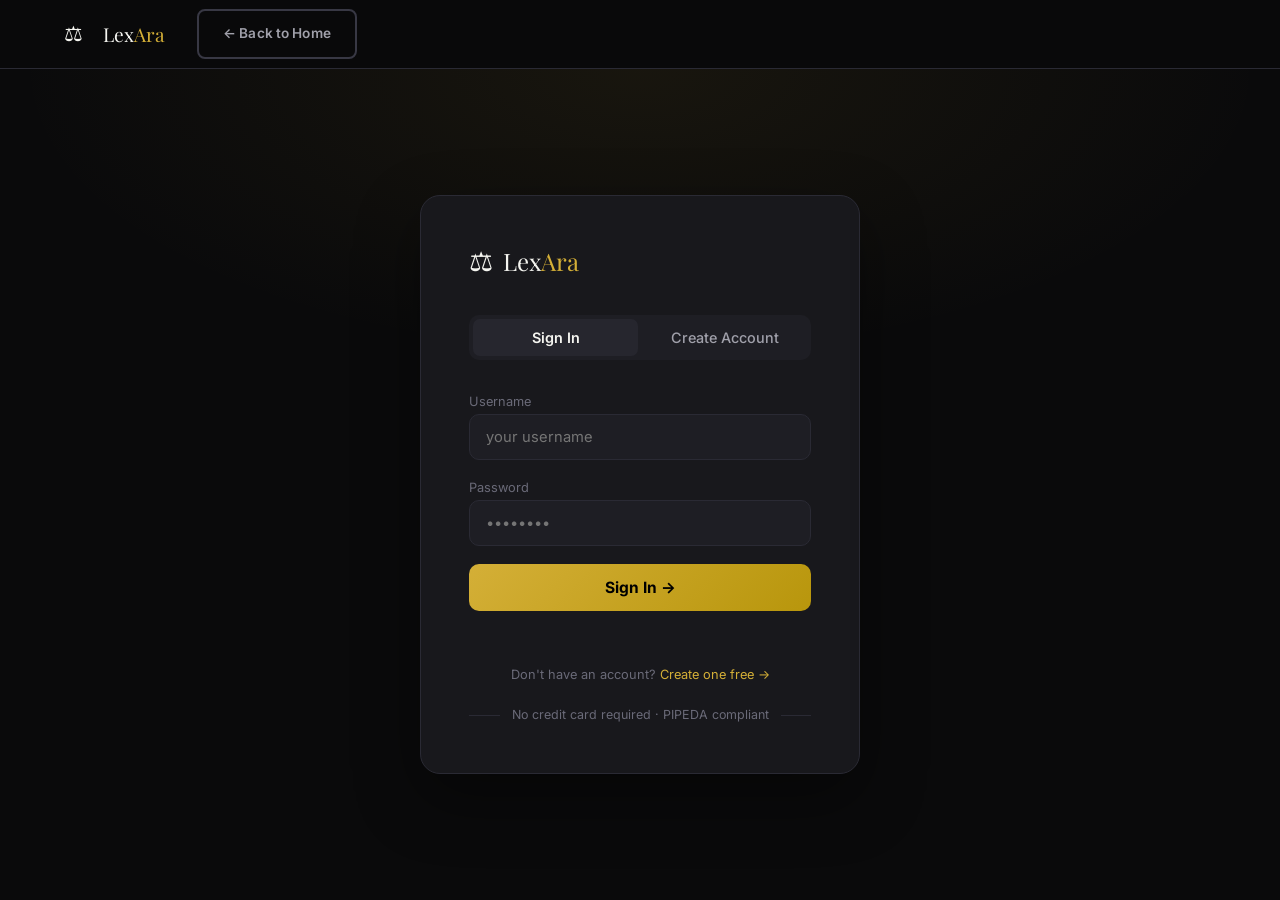
==== website/auth.html @ 6fd4fe3e "Public homepage; auth.html sign-in page; demo + features gated behind auth" ====
<!DOCTYPE html>
<html lang="en">
<head>
  <meta charset="UTF-8" />
  <meta name="viewport" content="width=device-width, initial-scale=1.0" />
  <meta name="description" content="Sign in or create a free account to access LexAra AI contract analysis." />
  <title>Sign In — LexAra</title>
  <link rel="preconnect" href="https://fonts.googleapis.com" />
  <link rel="preconnect" href="https://fonts.gstatic.com" crossorigin />
  <link href="https://fonts.googleapis.com/css2?family=Inter:wght@400;500;600;700&family=Playfair+Display:wght@600;700&display=swap" rel="stylesheet" />
  <link rel="stylesheet" href="styles.css" />
  <style>
    body { display: flex; flex-direction: column; min-height: 100vh; }
    .auth-page {
      flex: 1; display: flex; align-items: center; justify-content: center;
      padding: 40px 20px;
      background: radial-gradient(ellipse 70% 50% at 50% 0%, rgba(212,175,55,0.07) 0%, transparent 70%);
    }
    .auth-box {
      background: var(--surface); border: 1px solid var(--border);
      border-radius: 20px; padding: 44px 48px; width: 100%; max-width: 440px;
      box-shadow: 0 24px 64px rgba(0,0,0,0.4);
    }
    .auth-logo { display: flex; align-items: center; gap: 10px; margin-bottom: 32px; text-decoration: none; }
    .auth-logo .logo-mark { font-size: 1.7rem; }
    .auth-logo .logo-text { font-family: var(--font-display); font-size: 1.5rem; color: var(--text-primary); }
    .auth-logo .logo-accent { color: var(--gold); }

    .auth-tabs { display: flex; gap: 4px; background: var(--surface-2); border-radius: 10px; padding: 4px; margin-bottom: 28px; }
    .auth-tab { flex: 1; padding: 10px; border: none; border-radius: 7px; background: transparent; color: var(--text-secondary); font-size: 0.9rem; font-weight: 500; cursor: pointer; transition: all 0.15s; }
    .auth-tab.active { background: var(--surface-3); color: var(--text-primary); font-weight: 600; }

    .auth-form { display: flex; flex-direction: column; gap: 14px; }
    .auth-form input, .auth-form select {
      background: var(--surface-2); border: 1px solid var(--border);
      border-radius: 10px; color: var(--text-primary); font-size: 0.92rem;
      padding: 13px 16px; outline: none; transition: border-color 0.15s; width: 100%; box-sizing: border-box;
    }
    .auth-form input:focus, .auth-form select:focus { border-color: var(--gold); }
    .auth-form select option { background: var(--surface-2); }

    .auth-form label { font-size: 0.8rem; color: var(--text-muted); margin-bottom: -8px; }

    .auth-submit {
      padding: 14px; margin-top: 4px;
      background: linear-gradient(135deg, var(--gold), var(--gold-dark));
      color: #000; font-weight: 700; font-size: 0.97rem;
      border: none; border-radius: 10px; cursor: pointer; transition: opacity 0.15s;
    }
    .auth-submit:hover { opacity: 0.88; }

    .auth-msg { font-size: 0.85rem; min-height: 20px; text-align: center; }
    .auth-msg.error   { color: #f87171; }
    .auth-msg.success { color: #4ade80; }

    .auth-footer-note { text-align: center; color: var(--text-muted); font-size: 0.8rem; margin-top: 20px; line-height: 1.6; }
    .auth-footer-note a { color: var(--gold); text-decoration: none; }

    .auth-divider { display: flex; align-items: center; gap: 12px; margin: 4px 0; }
    .auth-divider span { color: var(--text-muted); font-size: 0.78rem; white-space: nowrap; }
    .auth-divider::before, .auth-divider::after { content: ""; flex: 1; height: 1px; background: var(--border); }
  </style>
</head>
<body>

<!-- Nav (minimal) -->
<header class="nav" role="banner">
  <div class="nav-inner">
    <a href="/" class="brand" aria-label="LexAra home">
      <span style="font-size:1.3rem">⚖</span>
      <span style="font-family:var(--font-display);font-size:1.2rem;color:var(--text-primary);margin-left:8px">Lex<span style="color:var(--gold)">Ara</span></span>
    </a>
    <a href="/" class="btn btn-ghost" style="font-size:0.85rem">← Back to Home</a>
  </div>
</header>

<div class="auth-page">
  <div class="auth-box">
    <a href="/" class="auth-logo">
      <span class="logo-mark">⚖</span>
      <span class="logo-text">Lex<span class="logo-accent">Ara</span></span>
    </a>

    <div class="auth-tabs">
      <button class="auth-tab" id="tab-login" onclick="switchTab('login')">Sign In</button>
      <button class="auth-tab" id="tab-register" onclick="switchTab('register')">Create Account</button>
    </div>

    <!-- Login Form -->
    <div id="form-login">
      <div class="auth-form">
        <div>
          <label for="login-username">Username</label>
          <input type="text" id="login-username" placeholder="your username" autocomplete="username" />
        </div>
        <div>
          <label for="login-password">Password</label>
          <input type="password" id="login-password" placeholder="••••••••" autocomplete="current-password" />
        </div>
        <button class="auth-submit" onclick="doLogin()">Sign In →</button>
        <div class="auth-msg" id="login-msg"></div>
      </div>
      <p class="auth-footer-note">Don't have an account? <a href="#" onclick="switchTab('register');return false">Create one free →</a></p>
    </div>

    <!-- Register Form -->
    <div id="form-register" style="display:none">
      <div class="auth-form">
        <div>
          <label for="reg-username">Username</label>
          <input type="text" id="reg-username" placeholder="choose a username" autocomplete="username" />
        </div>
        <div>
          <label for="reg-email">Email address</label>
          <input type="email" id="reg-email" placeholder="you@example.com" autocomplete="email" />
        </div>
        <div>
          <label for="reg-password">Password</label>
          <input type="password" id="reg-password" placeholder="••••••••" autocomplete="new-password" />
        </div>
        <div>
          <label for="reg-role">I am a…</label>
          <select id="reg-role">
            <option value="procurement">Procurement Officer</option>
            <option value="legal">Legal Counsel</option>
          </select>
        </div>
        <button class="auth-submit" onclick="doRegister()">Create Free Account →</button>
        <div class="auth-msg" id="reg-msg"></div>
      </div>
      <p class="auth-footer-note">Already have an account? <a href="#" onclick="switchTab('login');return false">Sign in →</a></p>
    </div>

    <div class="auth-divider" style="margin-top:20px"><span>No credit card required · PIPEDA compliant</span></div>
  </div>
</div>

<script>
const API = "https://api.lexara.tech/v1";

// Read ?mode= from URL to pick tab
const urlMode = new URLSearchParams(window.location.search).get("mode");

function switchTab(tab) {
  document.getElementById("form-login").style.display    = tab === "login"    ? "" : "none";
  document.getElementById("form-register").style.display = tab === "register" ? "" : "none";
  document.getElementById("tab-login").classList.toggle("active",    tab === "login");
  document.getElementById("tab-register").classList.toggle("active", tab === "register");
}

async function doLogin() {
  const username = document.getElementById("login-username").value.trim();
  const password = document.getElementById("login-password").value;
  const msg      = document.getElementById("login-msg");
  msg.textContent = "";
  if (!username || !password) { msg.className = "auth-msg error"; msg.textContent = "Please fill in all fields."; return; }
  try {
    const res = await fetch(`${API}/auth/login`, {
      method: "POST",
      headers: { "Content-Type": "application/json" },
      body: JSON.stringify({ username, password }),
    });
    const data = await res.json();
    if (!res.ok) throw new Error(data.detail || "Login failed");
    localStorage.setItem("pai_token", data.access_token);
    localStorage.setItem("pai_role",  data.role);
    localStorage.setItem("pai_user",  username);
    msg.className = "auth-msg success";
    msg.textContent = "✓ Signed in — redirecting…";
    const redirect = new URLSearchParams(window.location.search).get("next") || "/#demo";
    setTimeout(() => window.location.href = redirect, 600);
  } catch(e) {
    msg.className = "auth-msg error";
    msg.textContent = e.message;
  }
}

async function doRegister() {
  const username = document.getElementById("reg-username").value.trim();
  const email    = document.getElementById("reg-email").value.trim();
  const password = document.getElementById("reg-password").value;
  const role     = document.getElementById("reg-role").value;
  const msg      = document.getElementById("reg-msg");
  msg.textContent = "";
  if (!username || !email || !password) { msg.className = "auth-msg error"; msg.textContent = "Please fill in all fields."; return; }
  try {
    const res = await fetch(`${API}/auth/register`, {
      method: "POST",
      headers: { "Content-Type": "application/json" },
      body: JSON.stringify({ username, email, password, role }),
    });
    const data = await res.json();
    if (!res.ok) throw new Error(data.detail || "Registration failed");
    msg.className = "auth-msg success";
    msg.textContent = "✓ Account created — signing you in…";
    // Auto-login
    setTimeout(async () => {
      const res2 = await fetch(`${API}/auth/login`, {
        method: "POST", headers: { "Content-Type": "application/json" },
        body: JSON.stringify({ username, password }),
      });
      const d2 = await res2.json();
      localStorage.setItem("pai_token", d2.access_token);
      localStorage.setItem("pai_role",  d2.role);
      localStorage.setItem("pai_user",  username);
      const redirect = new URLSearchParams(window.location.search).get("next") || "/#demo";
      window.location.href = redirect;
    }, 800);
  } catch(e) {
    msg.className = "auth-msg error";
    msg.textContent = e.message;
  }
}

// Enter key support
document.addEventListener("DOMContentLoaded", () => {
  switchTab(urlMode === "register" ? "register" : "login");

  // If already logged in, redirect straight to demo
  if (localStorage.getItem("pai_token")) {
    window.location.href = new URLSearchParams(window.location.search).get("next") || "/#demo";
    return;
  }

  ["login-username","login-password"].forEach(id => {
    document.getElementById(id)?.addEventListener("keydown", e => { if (e.key === "Enter") doLogin(); });
  });
  ["reg-username","reg-email","reg-password"].forEach(id => {
    document.getElementById(id)?.addEventListener("keydown", e => { if (e.key === "Enter") doRegister(); });
  });
});
</script>
</body>
</html>
---- website/styles.css ----
/* ============================================================
   LexAra — Premium Design System
   Palette: Obsidian / Black / White / Gold
   AODA / WCAG 2.1 AA Compliant
   ============================================================ */

/* ── Design Tokens ─────────────────────────────────────────── */
:root {
  /* Core */
  --black:       #0A0A0B;
  --obsidian:    #111113;
  --surface:     #18181C;
  --surface-2:   #1E1E24;
  --surface-3:   #26262E;
  --border:      #2A2A34;
  --border-2:    #383844;

  /* Gold */
  --gold:        #D4AF37;
  --gold-light:  #E8C84A;
  --gold-dark:   #B8960C;
  --gold-muted:  rgba(212,175,55,0.12);

  /* Text */
  --text-primary:   #F5F5F0;
  --text-secondary: #A0A0AA;
  --text-muted:     #6A6A78;
  --text-inverse:   #0A0A0B;

  /* Semantic */
  --critical: #FF4D4D;
  --high:     #FF8C42;
  --medium:   #FFD166;
  --low:      #06D6A0;
  --info:     #4ECDC4;

  /* Typography */
  --font-display: 'Playfair Display', Georgia, serif;
  --font-body:    'Inter', -apple-system, BlinkMacSystemFont, sans-serif;
  --font-mono:    'JetBrains Mono', 'Fira Code', monospace;

  /* Spacing */
  --space-1: 0.25rem;
  --space-2: 0.5rem;
  --space-3: 0.75rem;
  --space-4: 1rem;
  --space-5: 1.25rem;
  --space-6: 1.5rem;
  --space-8: 2rem;
  --space-10: 2.5rem;
  --space-12: 3rem;
  --space-16: 4rem;
  --space-20: 5rem;
  --space-24: 6rem;

  /* Radii */
  --radius-sm: 4px;
  --radius:    8px;
  --radius-md: 12px;
  --radius-lg: 16px;
  --radius-xl: 24px;

  /* Shadows */
  --shadow-sm:  0 1px 3px rgba(0,0,0,0.4);
  --shadow-md:  0 4px 16px rgba(0,0,0,0.5);
  --shadow-lg:  0 8px 32px rgba(0,0,0,0.6);
  --shadow-gold: 0 0 24px rgba(212,175,55,0.2);

  /* Transitions */
  --ease: cubic-bezier(0.4, 0, 0.2, 1);
  --duration: 200ms;
}

/* ── Reset ─────────────────────────────────────────────────── */
*, *::before, *::after { box-sizing: border-box; margin: 0; padding: 0; }

html {
  scroll-behavior: smooth;
  font-size: 16px;
  -webkit-text-size-adjust: 100%;
}

body {
  font-family: var(--font-body);
  background: var(--black);
  color: var(--text-primary);
  line-height: 1.6;
  -webkit-font-smoothing: antialiased;
  overflow-x: hidden;
}

img, svg { display: block; }
a { color: inherit; text-decoration: none; }
ul { list-style: none; }
button { cursor: pointer; font-family: inherit; }
input, select, textarea { font-family: inherit; }

/* ── Accessibility ─────────────────────────────────────────── */
.skip-link {
  position: absolute;
  top: -100%;
  left: var(--space-4);
  background: var(--gold);
  color: var(--text-inverse);
  padding: var(--space-3) var(--space-6);
  border-radius: var(--radius);
  font-weight: 600;
  z-index: 9999;
  transition: top var(--duration) var(--ease);
}
.skip-link:focus { top: var(--space-4); outline: 3px solid var(--text-primary); outline-offset: 2px; }

.visually-hidden {
  position: absolute;
  width: 1px; height: 1px;
  padding: 0; margin: -1px;
  overflow: hidden;
  clip: rect(0,0,0,0);
  white-space: nowrap;
  border: 0;
}

/* Focus styles — WCAG 2.1 AA */
:focus-visible {
  outline: 2px solid var(--gold);
  outline-offset: 3px;
  border-radius: var(--radius-sm);
}

/* ── Layout ────────────────────────────────────────────────── */
.container {
  max-width: 1200px;
  margin: 0 auto;
  padding: 0 var(--space-6);
}

@media (max-width: 768px) {
  .container { padding: 0 var(--space-4); }
}

/* ── Typography ────────────────────────────────────────────── */
.gradient-text {
  background: linear-gradient(135deg, var(--gold) 0%, var(--gold-light) 50%, var(--gold) 100%);
  -webkit-background-clip: text;
  background-clip: text;
  -webkit-text-fill-color: transparent;
}

/* ── Buttons ───────────────────────────────────────────────── */
.btn {
  display: inline-flex;
  align-items: center;
  gap: var(--space-2);
  padding: var(--space-3) var(--space-6);
  border-radius: var(--radius);
  font-size: 0.9375rem;
  font-weight: 600;
  letter-spacing: 0.01em;
  transition: all var(--duration) var(--ease);
  border: 2px solid transparent;
  white-space: nowrap;
  text-decoration: none;
}

.btn:hover { transform: translateY(-1px); }
.btn:active { transform: translateY(0); }

.btn-gold {
  background: linear-gradient(135deg, var(--gold) 0%, var(--gold-dark) 100%);
  color: var(--text-inverse);
  border-color: var(--gold);
  box-shadow: 0 2px 12px rgba(212,175,55,0.3);
}
.btn-gold:hover {
  background: linear-gradient(135deg, var(--gold-light) 0%, var(--gold) 100%);
  box-shadow: 0 4px 20px rgba(212,175,55,0.45);
  color: var(--text-inverse);
}

.btn-ghost {
  background: transparent;
  color: var(--text-secondary);
  border-color: var(--border-2);
}
.btn-ghost:hover { background: var(--surface-2); color: var(--text-primary); border-color: var(--border-2); }

.btn-outline {
  background: transparent;
  color: var(--text-primary);
  border-color: var(--border-2);
}
.btn-outline:hover { background: var(--surface-2); border-color: var(--gold); color: var(--gold); }

.btn-lg { padding: var(--space-4) var(--space-8); font-size: 1rem; }
.btn-full { width: 100%; justify-content: center; }

/* ── Navigation ────────────────────────────────────────────── */
.nav {
  position: sticky;
  top: 0;
  z-index: 100;
  background: rgba(10, 10, 11, 0.85);
  backdrop-filter: blur(20px);
  -webkit-backdrop-filter: blur(20px);
  border-bottom: 1px solid var(--border);
}

.nav-inner {
  max-width: 1200px;
  margin: 0 auto;
  padding: 0 var(--space-6);
  height: 68px;
  display: flex;
  align-items: center;
  gap: var(--space-8);
}

.brand {
  display: flex;
  align-items: center;
  gap: var(--space-3);
  flex-shrink: 0;
}

.brand-icon { width: 32px; height: 32px; }
.brand-icon--sm { width: 28px; height: 28px; }

.brand-name {
  font-family: var(--font-display);
  font-size: 1.375rem;
  font-weight: 700;
  color: var(--text-primary);
  letter-spacing: -0.01em;
}

nav[aria-label="Main navigation"] { margin-left: auto; }

.nav-links {
  display: flex;
  align-items: center;
  gap: var(--space-1);
}

.nav-link {
  padding: var(--space-2) var(--space-4);
  font-size: 0.9375rem;
  font-weight: 500;
  color: var(--text-secondary);
  border-radius: var(--radius);
  transition: color var(--duration) var(--ease), background var(--duration) var(--ease);
}
.nav-link:hover { color: var(--text-primary); background: var(--surface-2); }

.nav-cta { margin-left: var(--space-4); }

.nav-toggle {
  display: none;
  flex-direction: column;
  gap: 5px;
  background: none;
  border: none;
  padding: var(--space-2);
  margin-left: auto;
}
.nav-toggle span { display: block; width: 22px; height: 2px; background: var(--text-primary); border-radius: 2px; transition: all var(--duration) var(--ease); }

@media (max-width: 768px) {
  .nav-toggle { display: flex; }
  .nav-inner { padding: 0 var(--space-4); }
  nav[aria-label="Main navigation"] { 
    display: none;
    position: absolute;
    top: 68px;
    left: 0;
    right: 0;
    background: var(--obsidian);
    border-bottom: 1px solid var(--border);
    padding: var(--space-4);
    margin-left: 0;
  }
  nav[aria-label="Main navigation"].nav-open { display: block; }
  .nav-links { flex-direction: column; align-items: flex-start; gap: var(--space-1); }
  .nav-cta { display: none; }
}

/* ── Hero ──────────────────────────────────────────────────── */
.hero {
  position: relative;
  padding: var(--space-24) 0;
  overflow: hidden;
  min-height: 90vh;
  display: flex;
  align-items: center;
}

.hero-bg {
  position: absolute;
  inset: 0;
  pointer-events: none;
  z-index: 0;
}

.hero-grid {
  position: absolute;
  inset: 0;
  background-image:
    linear-gradient(rgba(212,175,55,0.04) 1px, transparent 1px),
    linear-gradient(90deg, rgba(212,175,55,0.04) 1px, transparent 1px);
  background-size: 60px 60px;
  mask-image: radial-gradient(ellipse 80% 80% at 50% 50%, black 30%, transparent 100%);
}

.hero-glow {
  position: absolute;
  top: -20%;
  left: 50%;
  transform: translateX(-50%);
  width: 800px;
  height: 600px;
  background: radial-gradient(ellipse, rgba(212,175,55,0.07) 0%, transparent 70%);
  border-radius: 50%;
}

.hero-inner {
  position: relative;
  z-index: 1;
  display: grid;
  grid-template-columns: 1fr 1fr;
  gap: var(--space-16);
  align-items: center;
}

.hero-badge {
  display: inline-flex;
  align-items: center;
  gap: var(--space-2);
  padding: var(--space-2) var(--space-4);
  background: var(--gold-muted);
  border: 1px solid rgba(212,175,55,0.25);
  border-radius: 999px;
  font-size: 0.8125rem;
  font-weight: 500;
  color: var(--gold);
  margin-bottom: var(--space-6);
  width: fit-content;
}

.badge-dot {
  width: 6px;
  height: 6px;
  border-radius: 50%;
  background: var(--gold);
  animation: pulse 2s infinite;
}

@keyframes pulse {
  0%, 100% { opacity: 1; }
  50% { opacity: 0.4; }
}

.hero-title {
  font-family: var(--font-display);
  font-size: clamp(2.5rem, 5vw, 4rem);
  font-weight: 700;
  line-height: 1.1;
  letter-spacing: -0.02em;
  color: var(--text-primary);
  margin-bottom: var(--space-6);
}

.hero-subtitle {
  font-size: 1.125rem;
  color: var(--text-secondary);
  line-height: 1.7;
  max-width: 480px;
  margin-bottom: var(--space-8);
}

.hero-actions {
  display: flex;
  gap: var(--space-4);
  flex-wrap: wrap;
  margin-bottom: var(--space-10);
}

.hero-stats {
  display: flex;
  align-items: center;
  gap: var(--space-8);
}

.stat { text-align: left; }
.stat-value {
  display: block;
  font-family: var(--font-display);
  font-size: 1.5rem;
  font-weight: 700;
  color: var(--gold);
  line-height: 1;
  margin-bottom: 2px;
}
.stat-label {
  font-size: 0.8125rem;
  color: var(--text-muted);
  font-weight: 500;
}
.stat-divider {
  width: 1px;
  height: 32px;
  background: var(--border);
}

/* Terminal */
.terminal {
  background: var(--surface);
  border: 1px solid var(--border);
  border-radius: var(--radius-lg);
  overflow: hidden;
  box-shadow: var(--shadow-lg), 0 0 0 1px rgba(212,175,55,0.08);
}

.terminal-bar {
  display: flex;
  align-items: center;
  gap: var(--space-2);
  padding: var(--space-3) var(--space-4);
  background: var(--surface-2);
  border-bottom: 1px solid var(--border);
}

.dot { width: 12px; height: 12px; border-radius: 50%; }
.dot-red    { background: #FF5F57; }
.dot-yellow { background: #FEBC2E; }
.dot-green  { background: #28C840; }

.terminal-title {
  margin-left: auto;
  font-family: var(--font-mono);
  font-size: 0.75rem;
  color: var(--text-muted);
}

.terminal-body {
  padding: var(--space-6);
  font-family: var(--font-mono);
  font-size: 0.8125rem;
  line-height: 1.8;
  overflow-x: auto;
}

.t-key    { color: #7DD3FC; }
.t-str    { color: #A3E635; }
.t-num    { color: #FB923C; }
.t-crit   { color: var(--critical); }
.t-warn   { color: var(--high); }
.t-colon, .t-comma { color: var(--text-muted); }
.t-bracket, .t-brace { color: var(--gold); }

@media (max-width: 1024px) {
  .hero-inner { grid-template-columns: 1fr; gap: var(--space-12); }
  .hero-visual { order: -1; }
  .hero-subtitle { max-width: 100%; }
}

@media (max-width: 640px) {
  .hero { padding: var(--space-16) 0; min-height: auto; }
  .hero-actions { flex-direction: column; }
  .hero-stats { gap: var(--space-6); }
}

/* ── Section Headers ───────────────────────────────────────── */
.section-header {
  text-align: center;
  max-width: 600px;
  margin: 0 auto var(--space-16);
}

.section-eyebrow {
  font-size: 0.8125rem;
  font-weight: 600;
  letter-spacing: 0.12em;
  text-transform: uppercase;
  color: var(--gold);
  margin-bottom: var(--space-3);
}

.section-title {
  font-family: var(--font-display);
  font-size: clamp(1.75rem, 3.5vw, 2.5rem);
  font-weight: 700;
  letter-spacing: -0.02em;
  color: var(--text-primary);
  line-height: 1.15;
  margin-bottom: var(--space-4);
}

.section-subtitle {
  font-size: 1.0625rem;
  color: var(--text-secondary);
  line-height: 1.7;
}

/* ── Features ──────────────────────────────────────────────── */
.features {
  padding: var(--space-24) 0;
  background: var(--obsidian);
  border-top: 1px solid var(--border);
  border-bottom: 1px solid var(--border);
}

.features-grid {
  display: grid;
  grid-template-columns: repeat(3, 1fr);
  gap: var(--space-5);
}

@media (max-width: 1024px) { .features-grid { grid-template-columns: repeat(2, 1fr); } }
@media (max-width: 640px)  { .features-grid { grid-template-columns: 1fr; } }

.feature-card {
  background: var(--surface);
  border: 1px solid var(--border);
  border-radius: var(--radius-lg);
  padding: var(--space-8);
  transition: border-color var(--duration) var(--ease), transform var(--duration) var(--ease), box-shadow var(--duration) var(--ease);
}
.feature-card:hover {
  border-color: var(--border-2);
  transform: translateY(-2px);
  box-shadow: var(--shadow-md);
}
.feature-card--gold {
  background: linear-gradient(135deg, var(--surface) 0%, rgba(212,175,55,0.06) 100%);
  border-color: rgba(212,175,55,0.25);
}
.feature-card--gold:hover { border-color: rgba(212,175,55,0.5); box-shadow: var(--shadow-gold); }
.feature-card--dark { background: var(--black); }

.feature-icon {
  width: 44px; height: 44px;
  background: var(--surface-2);
  border: 1px solid var(--border);
  border-radius: var(--radius-md);
  display: flex;
  align-items: center;
  justify-content: center;
  margin-bottom: var(--space-5);
  color: var(--text-secondary);
}
.feature-icon svg { width: 22px; height: 22px; }
.feature-icon--gold { background: var(--gold-muted); border-color: rgba(212,175,55,0.3); color: var(--gold); }
.feature-icon--warn { color: var(--high); }
.feature-icon--green { color: var(--low); }

.feature-title {
  font-size: 1rem;
  font-weight: 600;
  color: var(--text-primary);
  margin-bottom: var(--space-3);
  letter-spacing: -0.01em;
}

.feature-desc {
  font-size: 0.9375rem;
  color: var(--text-secondary);
  line-height: 1.65;
  margin-bottom: var(--space-5);
}

.feature-tag {
  display: inline-block;
  padding: 2px var(--space-3);
  background: var(--surface-3);
  border: 1px solid var(--border);
  border-radius: var(--radius-sm);
  font-family: var(--font-mono);
  font-size: 0.75rem;
  color: var(--text-muted);
}
.feature-tag--gold {
  background: var(--gold-muted);
  border-color: rgba(212,175,55,0.3);
  color: var(--gold);
}

/* ── Demo ──────────────────────────────────────────────────── */
.demo {
  padding: var(--space-24) 0;
  background: var(--black);
}

.demo-panel {
  background: var(--surface);
  border: 1px solid var(--border);
  border-radius: var(--radius-xl);
  overflow: hidden;
}

.demo-input-area {
  padding: var(--space-8);
  border-bottom: 1px solid var(--border);
}

/* Upload zone */
.upload-zone {
  display: flex;
  align-items: center;
  gap: var(--space-4);
  padding: var(--space-6);
  background: var(--surface-2);
  border: 2px dashed var(--border-2);
  border-radius: var(--radius-md);
  cursor: pointer;
  transition: border-color var(--duration) var(--ease), background var(--duration) var(--ease);
  position: relative;
  margin-bottom: var(--space-4);
  color: var(--text-secondary);
}
.upload-zone:hover, .upload-zone.drag-over {
  border-color: var(--gold);
  background: rgba(212,175,55,0.04);
  color: var(--text-primary);
}
.upload-zone input[type="file"] {
  position: absolute;
  inset: 0;
  opacity: 0;
  cursor: pointer;
  width: 100%;
  height: 100%;
}
.upload-label { font-size: 0.9375rem; font-weight: 500; margin-bottom: 2px; }
.upload-link { color: var(--gold); text-decoration: underline; }
.upload-hint { font-size: 0.8125rem; color: var(--text-muted); }
.upload-zone.upload-success { border-color: var(--low); border-style: solid; }
.upload-zone.upload-success svg { color: var(--low); }

.input-divider {
  display: flex;
  align-items: center;
  gap: var(--space-4);
  margin-bottom: var(--space-4);
  color: var(--text-muted);
  font-size: 0.8125rem;
}
.input-divider::before, .input-divider::after {
  content: '';
  flex: 1;
  height: 1px;
  background: var(--border);
}

.input-label {
  display: block;
  font-size: 0.875rem;
  font-weight: 600;
  color: var(--text-secondary);
  margin-bottom: var(--space-3);
  letter-spacing: 0.02em;
}

.contract-textarea {
  width: 100%;
  background: var(--surface-2);
  border: 1px solid var(--border);
  border-radius: var(--radius-md);
  color: var(--text-primary);
  font-size: 0.9375rem;
  line-height: 1.65;
  padding: var(--space-4);
  resize: vertical;
  min-height: 180px;
  transition: border-color var(--duration) var(--ease), box-shadow var(--duration) var(--ease);
}
.contract-textarea::placeholder { color: var(--text-muted); }
.contract-textarea:focus { outline: none; border-color: var(--gold); box-shadow: 0 0 0 3px rgba(212,175,55,0.15); }

.input-hint {
  font-size: 0.8125rem;
  color: var(--text-muted);
  margin-top: var(--space-2);
}

.demo-meta {
  display: flex;
  gap: var(--space-6);
  margin-top: var(--space-5);
  flex-wrap: wrap;
}

.meta-row {
  display: flex;
  align-items: center;
  gap: var(--space-3);
}

.meta-label {
  font-size: 0.875rem;
  font-weight: 500;
  color: var(--text-muted);
  white-space: nowrap;
}

.meta-select {
  background: var(--surface-2);
  border: 1px solid var(--border);
  border-radius: var(--radius);
  color: var(--text-primary);
  font-size: 0.875rem;
  padding: var(--space-2) var(--space-4);
  cursor: pointer;
  transition: border-color var(--duration) var(--ease);
}
.meta-select:focus { outline: none; border-color: var(--gold); }

/* Toolbar */
.demo-toolbar {
  display: flex;
  align-items: center;
  gap: var(--space-3);
  padding: var(--space-3) var(--space-6);
  border-bottom: 1px solid var(--border);
  background: var(--surface-2);
}
.btn-sm { padding: var(--space-2) var(--space-4); font-size: 0.8125rem; }

/* Tabs */
.demo-tabs {
  display: flex;
  overflow-x: auto;
  scrollbar-width: none;
  border-bottom: 1px solid var(--border);
  background: var(--surface-2);
}
.demo-tabs::-webkit-scrollbar { display: none; }

.tab-btn {
  display: flex;
  align-items: center;
  gap: var(--space-2);
  padding: var(--space-4) var(--space-6);
  font-size: 0.875rem;
  font-weight: 500;
  color: var(--text-muted);
  background: none;
  border: none;
  border-bottom: 2px solid transparent;
  white-space: nowrap;
  transition: color var(--duration) var(--ease), border-color var(--duration) var(--ease), background var(--duration) var(--ease);
  margin-bottom: -1px;
}
.tab-btn:hover { color: var(--text-primary); background: rgba(255,255,255,0.04); }
.tab-active {
  color: var(--gold);
  border-bottom-color: var(--gold);
  background: rgba(212,175,55,0.06);
}

/* Results */
.demo-results {
  min-height: 300px;
  padding: var(--space-8);
  position: relative;
}

.tab-panel { display: none; }
.tab-panel--active { display: block; }

.demo-placeholder {
  display: flex;
  flex-direction: column;
  align-items: center;
  justify-content: center;
  gap: var(--space-4);
  min-height: 240px;
  color: var(--text-muted);
}
.demo-placeholder p { font-size: 0.9375rem; }

/* Loading */
.loading-state {
  display: flex;
  align-items: center;
  gap: var(--space-3);
  color: var(--text-secondary);
  font-size: 0.9375rem;
}
.spinner {
  width: 20px; height: 20px;
  border: 2px solid var(--border);
  border-top-color: var(--gold);
  border-radius: 50%;
  animation: spin 0.8s linear infinite;
}
@keyframes spin { to { transform: rotate(360deg); } }

/* Result Cards */
.result-summary .summary-text {
  font-size: 1.0625rem;
  line-height: 1.7;
  color: var(--text-primary);
  background: var(--surface-2);
  border-left: 3px solid var(--gold);
  padding: var(--space-5) var(--space-6);
  border-radius: 0 var(--radius-md) var(--radius-md) 0;
  margin-bottom: var(--space-5);
}
.result-meta { display: flex; gap: var(--space-4); flex-wrap: wrap; }
.meta-chip {
  font-size: 0.8125rem;
  padding: var(--space-1) var(--space-3);
  background: var(--surface-3);
  border: 1px solid var(--border);
  border-radius: var(--radius-sm);
  color: var(--text-secondary);
}

/* Risk Score */
.risk-score-display {
  display: flex;
  align-items: flex-start;
  gap: var(--space-8);
  flex-wrap: wrap;
  margin-bottom: var(--space-6);
}
.score-circle {
  flex-shrink: 0;
  width: 120px; height: 120px;
  border-radius: 50%;
  display: flex;
  flex-direction: column;
  align-items: center;
  justify-content: center;
  border: 4px solid;
  gap: 2px;
}
.score-num {
  font-family: var(--font-display);
  font-size: 2rem;
  font-weight: 700;
  line-height: 1;
}
.score-label { font-size: 0.75rem; color: var(--text-muted); }

.score-circle--low    { border-color: var(--low);      color: var(--low); }
.score-circle--medium { border-color: var(--medium);   color: var(--medium); }
.score-circle--high   { border-color: var(--high);     color: var(--high); }
.score-circle--critical { border-color: var(--critical); color: var(--critical); }

.score-categories { flex: 1; display: flex; flex-direction: column; gap: var(--space-3); min-width: 200px; }
.score-cat-row { display: flex; flex-direction: column; gap: 4px; }
.score-cat-label {
  display: flex;
  justify-content: space-between;
  font-size: 0.8125rem;
  color: var(--text-secondary);
}
.score-cat-val { font-weight: 600; color: var(--text-primary); }
.score-bar-track {
  height: 4px;
  background: var(--surface-3);
  border-radius: 2px;
  overflow: hidden;
}
.score-bar-fill {
  height: 100%;
  border-radius: 2px;
  transition: width 0.6s var(--ease);
}
.score-interpretation {
  font-size: 0.9375rem;
  color: var(--text-secondary);
  line-height: 1.65;
  background: var(--surface-2);
  padding: var(--space-4) var(--space-5);
  border-radius: var(--radius-md);
}

/* Risk Items */
.risks-list { display: flex; flex-direction: column; gap: var(--space-4); }
.risk-item {
  background: var(--surface-2);
  border: 1px solid var(--border);
  border-radius: var(--radius-md);
  padding: var(--space-5) var(--space-6);
  border-left: 4px solid;
}
.risk-item--critical { border-left-color: var(--critical); }
.risk-item--high     { border-left-color: var(--high); }
.risk-item--medium   { border-left-color: var(--medium); }
.risk-item--low      { border-left-color: var(--low); }

.risk-header { display: flex; align-items: center; gap: var(--space-3); margin-bottom: var(--space-3); }
.risk-badge {
  font-size: 0.6875rem;
  font-weight: 700;
  letter-spacing: 0.08em;
  text-transform: uppercase;
  padding: 2px var(--space-2);
  border-radius: var(--radius-sm);
}
.badge--critical { background: rgba(255,77,77,0.15); color: var(--critical); }
.badge--high     { background: rgba(255,140,66,0.15); color: var(--high); }
.badge--medium   { background: rgba(255,209,102,0.15); color: var(--medium); }
.badge--low      { background: rgba(6,214,160,0.15); color: var(--low); }

.risk-title { font-size: 0.9375rem; font-weight: 600; color: var(--text-primary); }
.risk-desc { font-size: 0.875rem; color: var(--text-secondary); line-height: 1.65; margin-bottom: var(--space-3); }
.risk-rec {
  font-size: 0.8125rem;
  color: var(--text-muted);
  background: var(--surface-3);
  border-radius: var(--radius-sm);
  padding: var(--space-3) var(--space-4);
  border-left: 2px solid var(--gold);
}
.risk-rec strong { color: var(--gold); }
.risk-section { font-size: 0.75rem; color: var(--text-muted); font-family: var(--font-mono); }

/* Missing Clauses */
.clauses-list { display: flex; flex-direction: column; gap: var(--space-3); }
.clause-item {
  display: flex;
  align-items: flex-start;
  gap: var(--space-4);
  background: var(--surface-2);
  border: 1px solid var(--border);
  border-radius: var(--radius-md);
  padding: var(--space-4) var(--space-5);
}
.clause-importance {
  flex-shrink: 0;
  width: 8px; height: 8px;
  border-radius: 50%;
  margin-top: 6px;
}
.imp--critical { background: var(--critical); }
.imp--high     { background: var(--high); }
.imp--medium   { background: var(--medium); }
.imp--low      { background: var(--low); }
.clause-name { font-size: 0.9375rem; font-weight: 600; color: var(--text-primary); margin-bottom: 3px; }
.clause-rationale { font-size: 0.875rem; color: var(--text-secondary); line-height: 1.6; }

/* Extracted Clauses */
.extract-list { display: grid; grid-template-columns: repeat(2, 1fr); gap: var(--space-4); }
@media (max-width: 640px) { .extract-list { grid-template-columns: 1fr; } }
.extract-item {
  background: var(--surface-2);
  border: 1px solid var(--border);
  border-radius: var(--radius-md);
  padding: var(--space-4) var(--space-5);
}
.extract-type {
  font-size: 0.75rem;
  font-weight: 600;
  letter-spacing: 0.08em;
  text-transform: uppercase;
  color: var(--gold);
  margin-bottom: var(--space-2);
}
.extract-summary { font-size: 0.875rem; color: var(--text-secondary); line-height: 1.6; }
.extract-meta { display: flex; justify-content: space-between; margin-top: var(--space-3); }
.extract-section { font-size: 0.75rem; color: var(--text-muted); font-family: var(--font-mono); }
.extract-confidence { font-size: 0.75rem; color: var(--low); }

.revision-item { flex-direction: column; }
.revision-label { font-size: 0.75rem; font-weight: 700; text-transform: uppercase; letter-spacing: .06em; margin-right: var(--space-2); }
.revision-original { font-size: .875rem; color: var(--critical); background: rgba(255,77,77,.06); border-left: 3px solid var(--critical); padding: var(--space-3); border-radius: 0 var(--radius-sm) var(--radius-sm) 0; margin-bottom: var(--space-2); }
.revision-original .revision-label { color: var(--critical); }
.revision-revised  { font-size: .875rem; color: var(--low); background: rgba(6,214,160,.06); border-left: 3px solid var(--low); padding: var(--space-3); border-radius: 0 var(--radius-sm) var(--radius-sm) 0; }
.revision-revised .revision-label { color: var(--low); }
.revision-disclaimer { font-size: .8125rem; color: var(--text-muted); background: var(--surface-3); border-radius: var(--radius-md); padding: var(--space-4); margin-top: var(--space-4); border-left: 3px solid var(--gold); }

/* Error */
.result-error {
  display: flex;
  align-items: center;
  gap: var(--space-3);
  background: rgba(255,77,77,0.08);
  border: 1px solid rgba(255,77,77,0.25);
  border-radius: var(--radius-md);
  padding: var(--space-4) var(--space-5);
  color: var(--critical);
  font-size: 0.9375rem;
}

/* Tokens used footer */
.result-footer {
  margin-top: var(--space-5);
  padding-top: var(--space-4);
  border-top: 1px solid var(--border);
  font-size: 0.8125rem;
  color: var(--text-muted);
  display: flex;
  gap: var(--space-4);
}

/* ── Pricing ───────────────────────────────────────────────── */
.pricing {
  padding: var(--space-24) 0;
  background: var(--obsidian);
  border-top: 1px solid var(--border);
  border-bottom: 1px solid var(--border);
}

.pricing-grid {
  display: grid;
  grid-template-columns: repeat(4, 1fr);
  gap: var(--space-5);
}

@media (max-width: 1024px) { .pricing-grid { grid-template-columns: repeat(2, 1fr); } }
@media (max-width: 640px)  { .pricing-grid { grid-template-columns: 1fr; } }

.pricing-card {
  background: var(--surface);
  border: 1px solid var(--border);
  border-radius: var(--radius-xl);
  padding: var(--space-8);
  display: flex;
  flex-direction: column;
  gap: var(--space-6);
  position: relative;
  transition: border-color var(--duration) var(--ease), box-shadow var(--duration) var(--ease);
}
.pricing-card:hover { border-color: var(--border-2); box-shadow: var(--shadow-md); }

.pricing-card--featured {
  background: linear-gradient(160deg, var(--surface) 0%, rgba(212,175,55,0.05) 100%);
  border-color: rgba(212,175,55,0.35);
}
.pricing-card--featured:hover { border-color: rgba(212,175,55,0.6); box-shadow: var(--shadow-gold); }

.pricing-badge {
  position: absolute;
  top: -12px;
  left: 50%;
  transform: translateX(-50%);
  background: linear-gradient(135deg, var(--gold), var(--gold-dark));
  color: var(--text-inverse);
  font-size: 0.75rem;
  font-weight: 700;
  letter-spacing: 0.06em;
  text-transform: uppercase;
  padding: 4px var(--space-4);
  border-radius: 999px;
  white-space: nowrap;
}

.plan-name {
  font-size: 1rem;
  font-weight: 600;
  color: var(--text-secondary);
  letter-spacing: 0.04em;
  text-transform: uppercase;
}

.plan-price {
  display: flex;
  align-items: baseline;
  gap: 2px;
  margin: var(--space-2) 0;
}
.price-amt {
  font-family: var(--font-display);
  font-size: 2.75rem;
  font-weight: 700;
  color: var(--text-primary);
  line-height: 1;
}
.price-per { font-size: 0.9375rem; color: var(--text-muted); }
.plan-desc { font-size: 0.875rem; color: var(--text-muted); line-height: 1.5; }

.plan-features {
  display: flex;
  flex-direction: column;
  gap: var(--space-3);
  flex: 1;
}
.plan-features li {
  display: flex;
  align-items: center;
  gap: var(--space-3);
  font-size: 0.9375rem;
  color: var(--text-secondary);
}
.check { color: var(--low); font-weight: 700; }
.check--gold { color: var(--gold); }
.plan-feat--off { color: var(--text-muted); text-decoration: line-through; opacity: 0.5; }

/* ── CTA ───────────────────────────────────────────────────── */
.cta {
  padding: var(--space-24) 0;
  background: var(--black);
  position: relative;
  overflow: hidden;
}

.cta-inner {
  position: relative;
  z-index: 1;
  text-align: center;
  max-width: 560px;
  margin: 0 auto;
}

.cta-glow {
  position: absolute;
  top: 50%;
  left: 50%;
  transform: translate(-50%, -50%);
  width: 700px;
  height: 400px;
  background: radial-gradient(ellipse, rgba(212,175,55,0.06) 0%, transparent 70%);
  pointer-events: none;
}

.cta-title {
  font-family: var(--font-display);
  font-size: clamp(2rem, 4vw, 3rem);
  font-weight: 700;
  letter-spacing: -0.02em;
  color: var(--text-primary);
  margin-bottom: var(--space-4);
}

.cta-sub {
  font-size: 1.0625rem;
  color: var(--text-secondary);
  margin-bottom: var(--space-8);
}

.cta-form-row {
  display: flex;
  gap: var(--space-3);
  justify-content: center;
  margin-bottom: var(--space-4);
}

.cta-input {
  flex: 1;
  max-width: 300px;
  background: var(--surface);
  border: 1px solid var(--border);
  border-radius: var(--radius);
  color: var(--text-primary);
  font-size: 0.9375rem;
  padding: var(--space-3) var(--space-5);
  transition: border-color var(--duration) var(--ease);
}
.cta-input::placeholder { color: var(--text-muted); }
.cta-input:focus { outline: none; border-color: var(--gold); box-shadow: 0 0 0 3px rgba(212,175,55,0.15); }

.cta-note {
  font-size: 0.8125rem;
  color: var(--text-muted);
  line-height: 1.5;
}
.cta-note a { color: var(--text-secondary); text-decoration: underline; }
.cta-note a:hover { color: var(--gold); }

@media (max-width: 480px) {
  .cta-form-row { flex-direction: column; align-items: center; }
  .cta-input { max-width: 100%; width: 100%; }
  .btn-lg { width: 100%; justify-content: center; }
}

/* ── Footer ────────────────────────────────────────────────── */
.footer {
  background: var(--obsidian);
  border-top: 1px solid var(--border);
}

.footer-inner {
  padding: var(--space-16) var(--space-6);
  display: grid;
  grid-template-columns: 1.5fr 1fr 1fr 1fr;
  gap: var(--space-10);
  align-items: start;
}


@media (max-width: 1024px) { .footer-inner { grid-template-columns: 1fr 1fr 1fr; } .footer-brand { grid-column: 1 / -1; } }
@media (max-width: 640px)  { .footer-inner { grid-template-columns: 1fr 1fr; } .footer-brand { grid-column: 1 / -1; } }

.footer-tagline {
  font-size: 0.9375rem;
  color: var(--text-muted);
  margin-top: var(--space-4);
  line-height: 1.6;
  max-width: 260px;
}

.footer-heading {
  font-size: 0.8125rem;
  font-weight: 600;
  letter-spacing: 0.1em;
  text-transform: uppercase;
  color: var(--text-secondary);
  margin-bottom: var(--space-5);
}

.footer-col ul { display: flex; flex-direction: column; gap: var(--space-2); }
.footer-col a {
  font-size: 0.9375rem;
  color: var(--text-muted);
  transition: color var(--duration) var(--ease);
}
.footer-col a:hover { color: var(--gold); }

.footer-bottom {
  border-top: 1px solid var(--border);
  padding: var(--space-5) 0;
}

.footer-bottom-inner {
  display: flex;
  justify-content: space-between;
  align-items: center;
  flex-wrap: wrap;
  gap: var(--space-4);
}

.footer-bottom p { font-size: 0.875rem; color: var(--text-muted); }
.footer-compliance { font-size: 0.8125rem; }

/* ── Utilities ─────────────────────────────────────────────── */
@media (prefers-reduced-motion: reduce) {
  *, *::before, *::after {
    animation-duration: 0.01ms !important;
    animation-iteration-count: 1 !important;
    transition-duration: 0.01ms !important;
  }
  html { scroll-behavior: auto; }
}
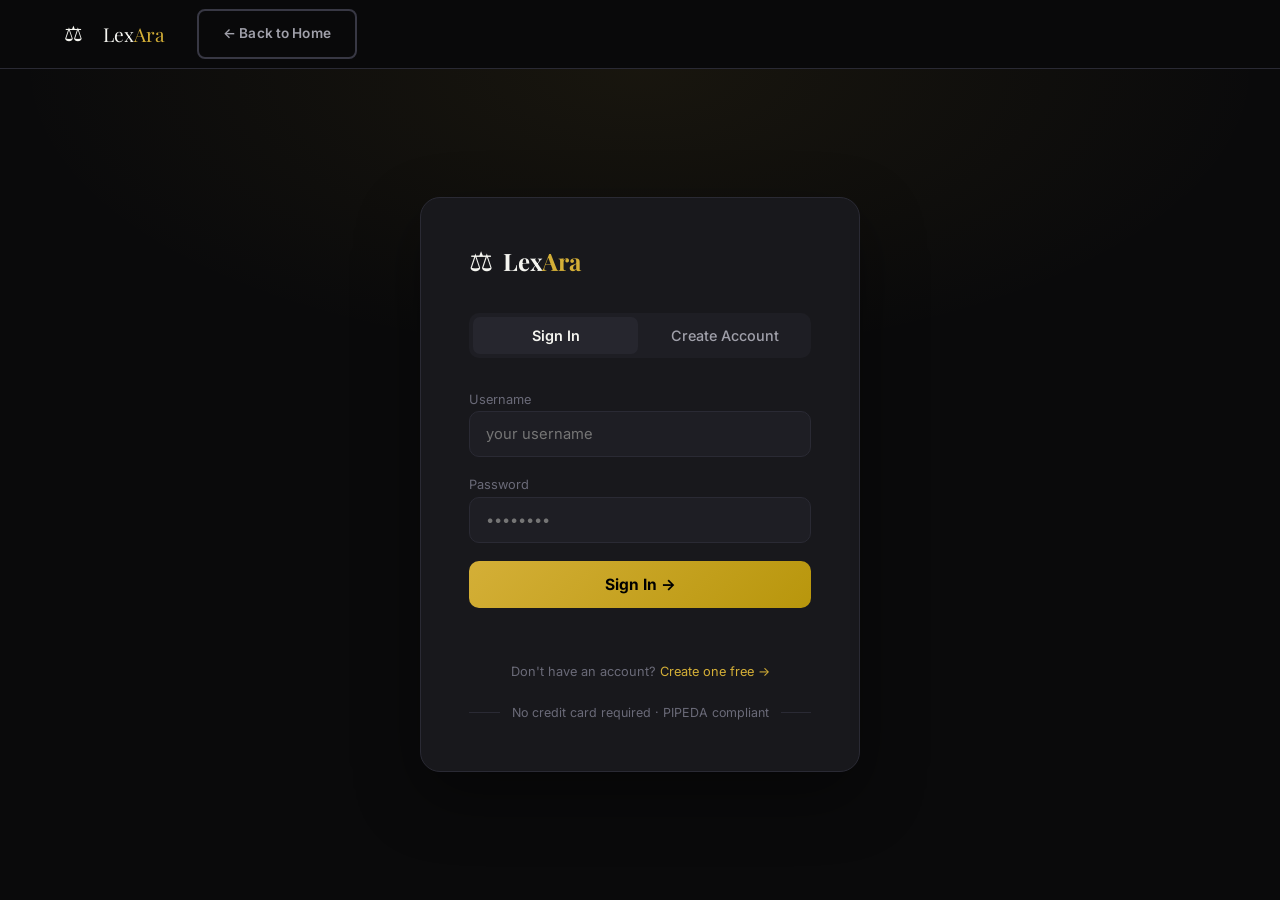
==== commit 61f3b470: "fix: frontend P0+P1 — auth keys, nginx, CSS, accessibility + governance docs Frontend fixes (FE-001–" ====
--- a/website/auth.html
+++ b/website/auth.html
@@ -195,16 +195,23 @@
     msg.textContent = "✓ Account created — signing you in…";
     // Auto-login
     setTimeout(async () => {
-      const res2 = await fetch(`${API}/auth/login`, {
-        method: "POST", headers: { "Content-Type": "application/json" },
-        body: JSON.stringify({ username, password }),
-      });
-      const d2 = await res2.json();
-      localStorage.setItem("pai_token", d2.access_token);
-      localStorage.setItem("pai_role",  d2.role);
-      localStorage.setItem("pai_user",  username);
-      const redirect = new URLSearchParams(window.location.search).get("next") || "/#demo";
-      window.location.href = redirect;
+      try {
+        const res2 = await fetch(`${API}/auth/login`, {
+          method: "POST", headers: { "Content-Type": "application/json" },
+          body: JSON.stringify({ username, password }),
+        });
+        if (!res2.ok) throw new Error("Auto-login failed");
+        const d2 = await res2.json();
+        localStorage.setItem("pai_token", d2.access_token);
+        localStorage.setItem("pai_role",  d2.role);
+        localStorage.setItem("pai_user",  username);
+        const redirect = new URLSearchParams(window.location.search).get("next") || "/#demo";
+        window.location.href = redirect;
+      } catch(_) {
+        msg.className = "auth-msg success";
+        msg.textContent = "Account created! Please sign in manually.";
+        switchTab("login");
+      }
     }, 800);
   } catch(e) {
     msg.className = "auth-msg error";
--- a/website/styles.css
+++ b/website/styles.css
@@ -1224,6 +1224,34 @@
 .footer-bottom p { font-size: 0.875rem; color: var(--text-muted); }
 .footer-compliance { font-size: 0.8125rem; }
 
+/* ── Procurement page nav logo (nav-logo / logo-mark / logo-text / logo-accent) ── */
+/* Used by procurement.html, procurement-ai.html, procurement-intelligence.html     */
+/* Mirrors the .brand / .brand-name pattern from index.html                         */
+.nav-logo {
+  display: flex;
+  align-items: center;
+  gap: var(--space-3);
+  flex-shrink: 0;
+  text-decoration: none;
+}
+
+.logo-mark {
+  font-size: 1.375rem;
+  line-height: 1;
+}
+
+.logo-text {
+  font-family: var(--font-display);
+  font-size: 1.375rem;
+  font-weight: 700;
+  color: var(--text-primary);
+  letter-spacing: -0.01em;
+}
+
+.logo-accent {
+  color: var(--gold);
+}
+
 /* ── Utilities ─────────────────────────────────────────────── */
 @media (prefers-reduced-motion: reduce) {
   *, *::before, *::after {
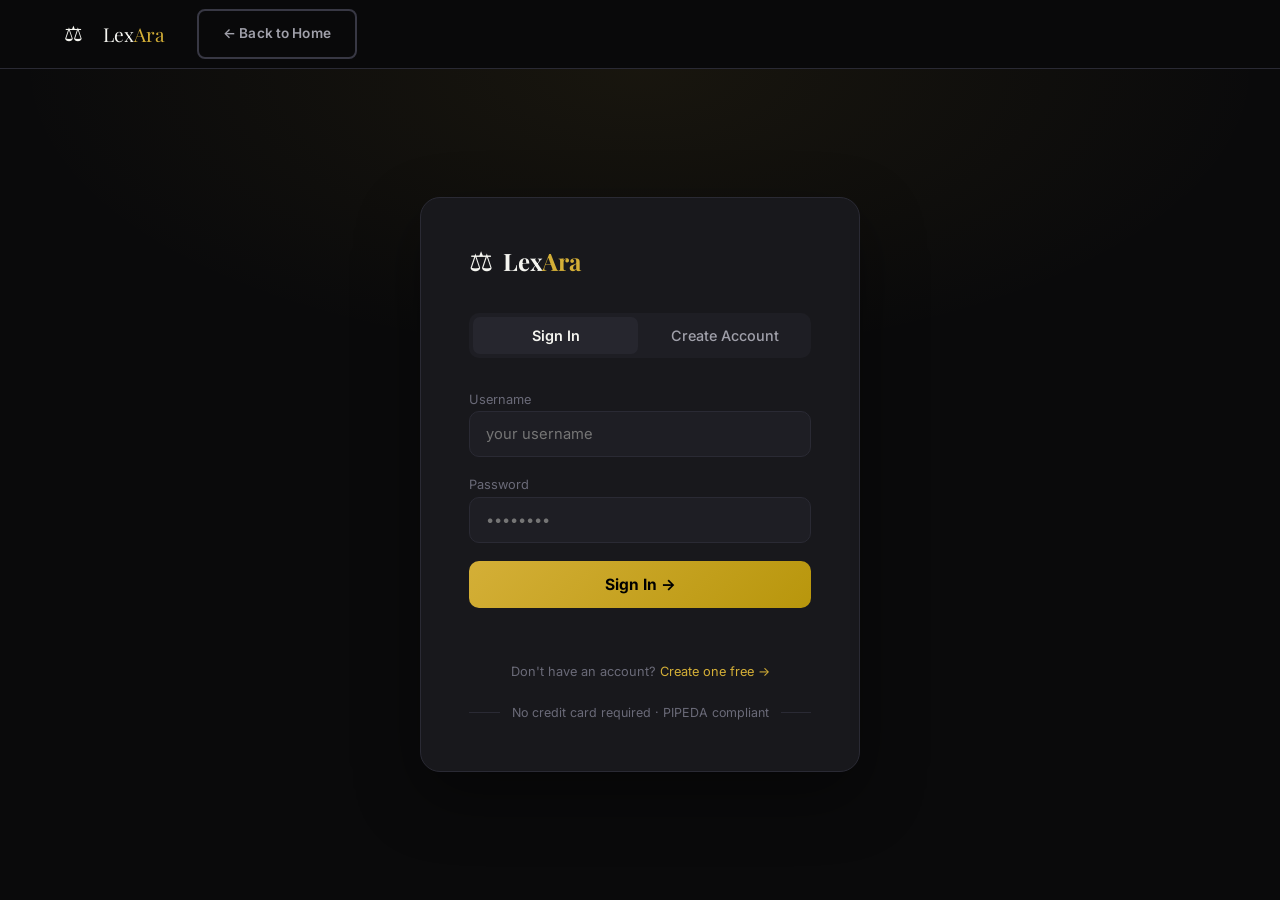
==== commit 513f4e49: "fix: pre-release hardening — gated deploy, CVE dep bumps, plan_id quota, frontend API_BASE Resolves " ====
--- a/website/auth.html
+++ b/website/auth.html
@@ -136,7 +136,9 @@
 </div>
 
 <script>
-const API = "https://api.lexara.tech/v1";
+const API = (window.location.hostname === "localhost" || window.location.hostname === "127.0.0.1")
+  ? "http://localhost:8000/v1"
+  : "https://api.lexara.tech/v1";
 
 // Read ?mode= from URL to pick tab
 const urlMode = new URLSearchParams(window.location.search).get("mode");
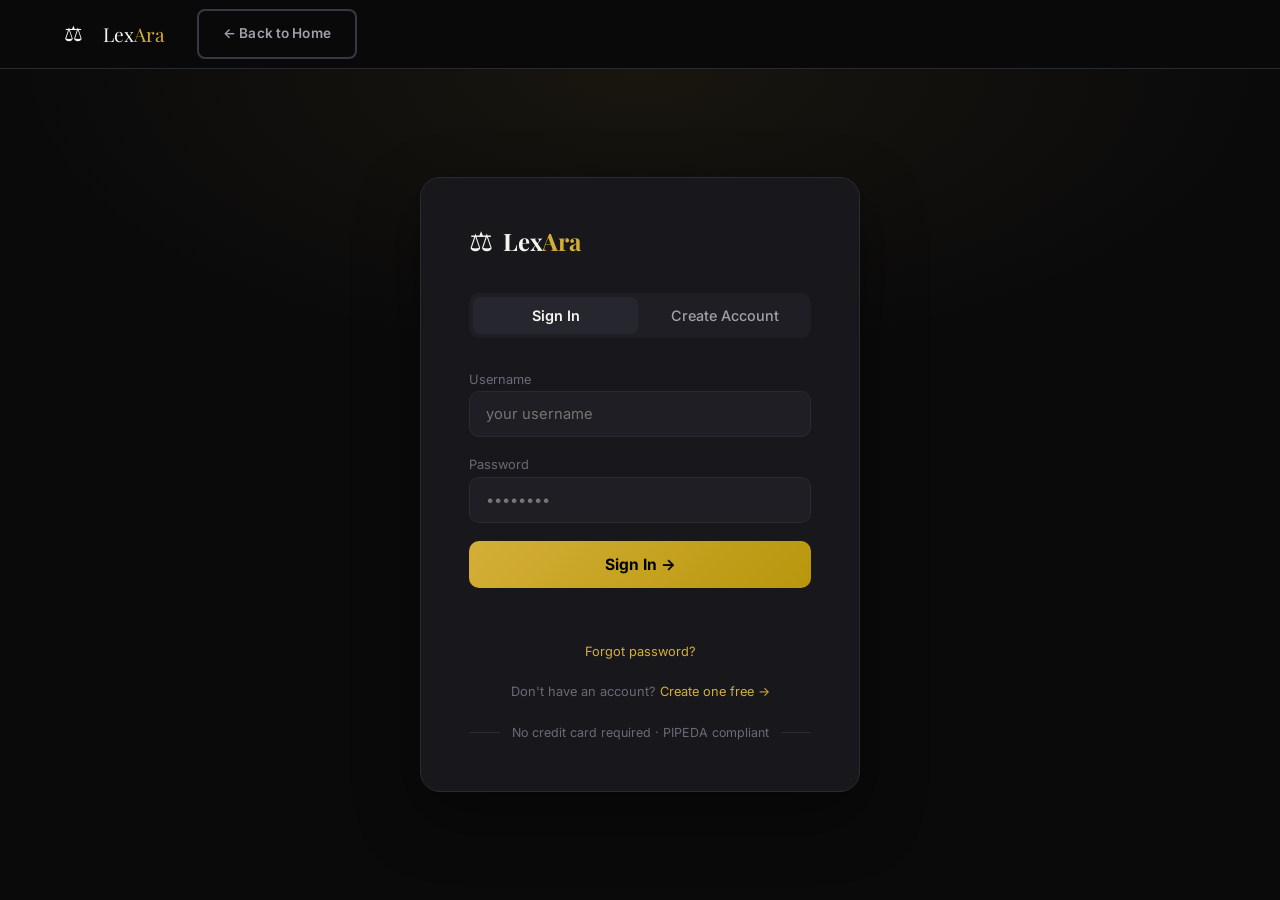
==== commit f7ad80ff: "feat: forgot/reset password flow + close registration incident Backend: - POST /v1/auth/forgot-passw" ====
--- a/website/auth.html
+++ b/website/auth.html
@@ -100,7 +100,37 @@
         <button class="auth-submit" onclick="doLogin()">Sign In →</button>
         <div class="auth-msg" id="login-msg"></div>
       </div>
+      <p class="auth-footer-note"><a href="#" onclick="showForgot();return false">Forgot password?</a></p>
       <p class="auth-footer-note">Don't have an account? <a href="#" onclick="switchTab('register');return false">Create one free →</a></p>
+    </div>
+
+    <!-- Forgot Password -->
+    <div id="form-forgot" style="display:none">
+      <div class="auth-form">
+        <div>
+          <label for="forgot-email">Email address</label>
+          <input type="email" id="forgot-email" placeholder="you@example.com" autocomplete="email" />
+        </div>
+        <button class="auth-submit" onclick="doForgot()">Send Reset Link →</button>
+        <div class="auth-msg" id="forgot-msg"></div>
+      </div>
+      <p class="auth-footer-note">Remembered it? <a href="#" onclick="switchTab('login');return false">Back to sign in →</a></p>
+    </div>
+
+    <!-- Reset Password (opened from the emailed link) -->
+    <div id="form-reset" style="display:none">
+      <div class="auth-form">
+        <div>
+          <label for="reset-password">New password</label>
+          <input type="password" id="reset-password" placeholder="at least 8 characters" autocomplete="new-password" />
+        </div>
+        <div>
+          <label for="reset-password2">Confirm new password</label>
+          <input type="password" id="reset-password2" placeholder="••••••••" autocomplete="new-password" />
+        </div>
+        <button class="auth-submit" onclick="doReset()">Set New Password →</button>
+        <div class="auth-msg" id="reset-msg"></div>
+      </div>
     </div>
 
     <!-- Register Form -->
@@ -146,8 +176,59 @@
 function switchTab(tab) {
   document.getElementById("form-login").style.display    = tab === "login"    ? "" : "none";
   document.getElementById("form-register").style.display = tab === "register" ? "" : "none";
+  document.getElementById("form-forgot").style.display   = tab === "forgot"   ? "" : "none";
+  document.getElementById("form-reset").style.display    = tab === "reset"    ? "" : "none";
   document.getElementById("tab-login").classList.toggle("active",    tab === "login");
   document.getElementById("tab-register").classList.toggle("active", tab === "register");
+}
+
+function showForgot() { switchTab("forgot"); }
+
+async function doForgot() {
+  const email = document.getElementById("forgot-email").value.trim();
+  const msg   = document.getElementById("forgot-msg");
+  msg.textContent = "";
+  if (!email) { msg.className = "auth-msg error"; msg.textContent = "Please enter your email address."; return; }
+  try {
+    const res = await fetch(`${API}/auth/forgot-password`, {
+      method: "POST",
+      headers: { "Content-Type": "application/json" },
+      body: JSON.stringify({ email }),
+    });
+    const data = await res.json();
+    if (!res.ok) throw new Error(data.detail || "Request failed");
+    msg.className = "auth-msg success";
+    msg.textContent = "✓ " + data.message;
+  } catch(e) {
+    msg.className = "auth-msg error";
+    msg.textContent = e.message;
+  }
+}
+
+async function doReset() {
+  const p1  = document.getElementById("reset-password").value;
+  const p2  = document.getElementById("reset-password2").value;
+  const msg = document.getElementById("reset-msg");
+  const token = new URLSearchParams(window.location.search).get("reset_token");
+  msg.textContent = "";
+  if (p1.length < 8) { msg.className = "auth-msg error"; msg.textContent = "Password must be at least 8 characters."; return; }
+  if (p1 !== p2)     { msg.className = "auth-msg error"; msg.textContent = "Passwords don't match."; return; }
+  try {
+    const res = await fetch(`${API}/auth/reset-password`, {
+      method: "POST",
+      headers: { "Content-Type": "application/json" },
+      body: JSON.stringify({ token, new_password: p1 }),
+    });
+    const data = await res.json();
+    if (!res.ok) throw new Error(data.detail || "Reset failed");
+    msg.className = "auth-msg success";
+    msg.textContent = "✓ " + data.message;
+    history.replaceState(null, "", window.location.pathname);  // drop the spent token from the URL
+    setTimeout(() => switchTab("login"), 1500);
+  } catch(e) {
+    msg.className = "auth-msg error";
+    msg.textContent = e.message;
+  }
 }
 
 async function doLogin() {
@@ -223,7 +304,13 @@
 
 // Enter key support
 document.addEventListener("DOMContentLoaded", () => {
-  switchTab(urlMode === "register" ? "register" : "login");
+  // Emailed reset link lands here with ?reset_token= — takes priority over
+  // everything, including an existing session (user may be locked out).
+  if (new URLSearchParams(window.location.search).get("reset_token")) {
+    switchTab("reset");
+    return;
+  }
+  switchTab(urlMode === "forgot" ? "forgot" : urlMode === "register" ? "register" : "login");
 
   // If already logged in, redirect straight to demo
   if (localStorage.getItem("pai_token")) {
